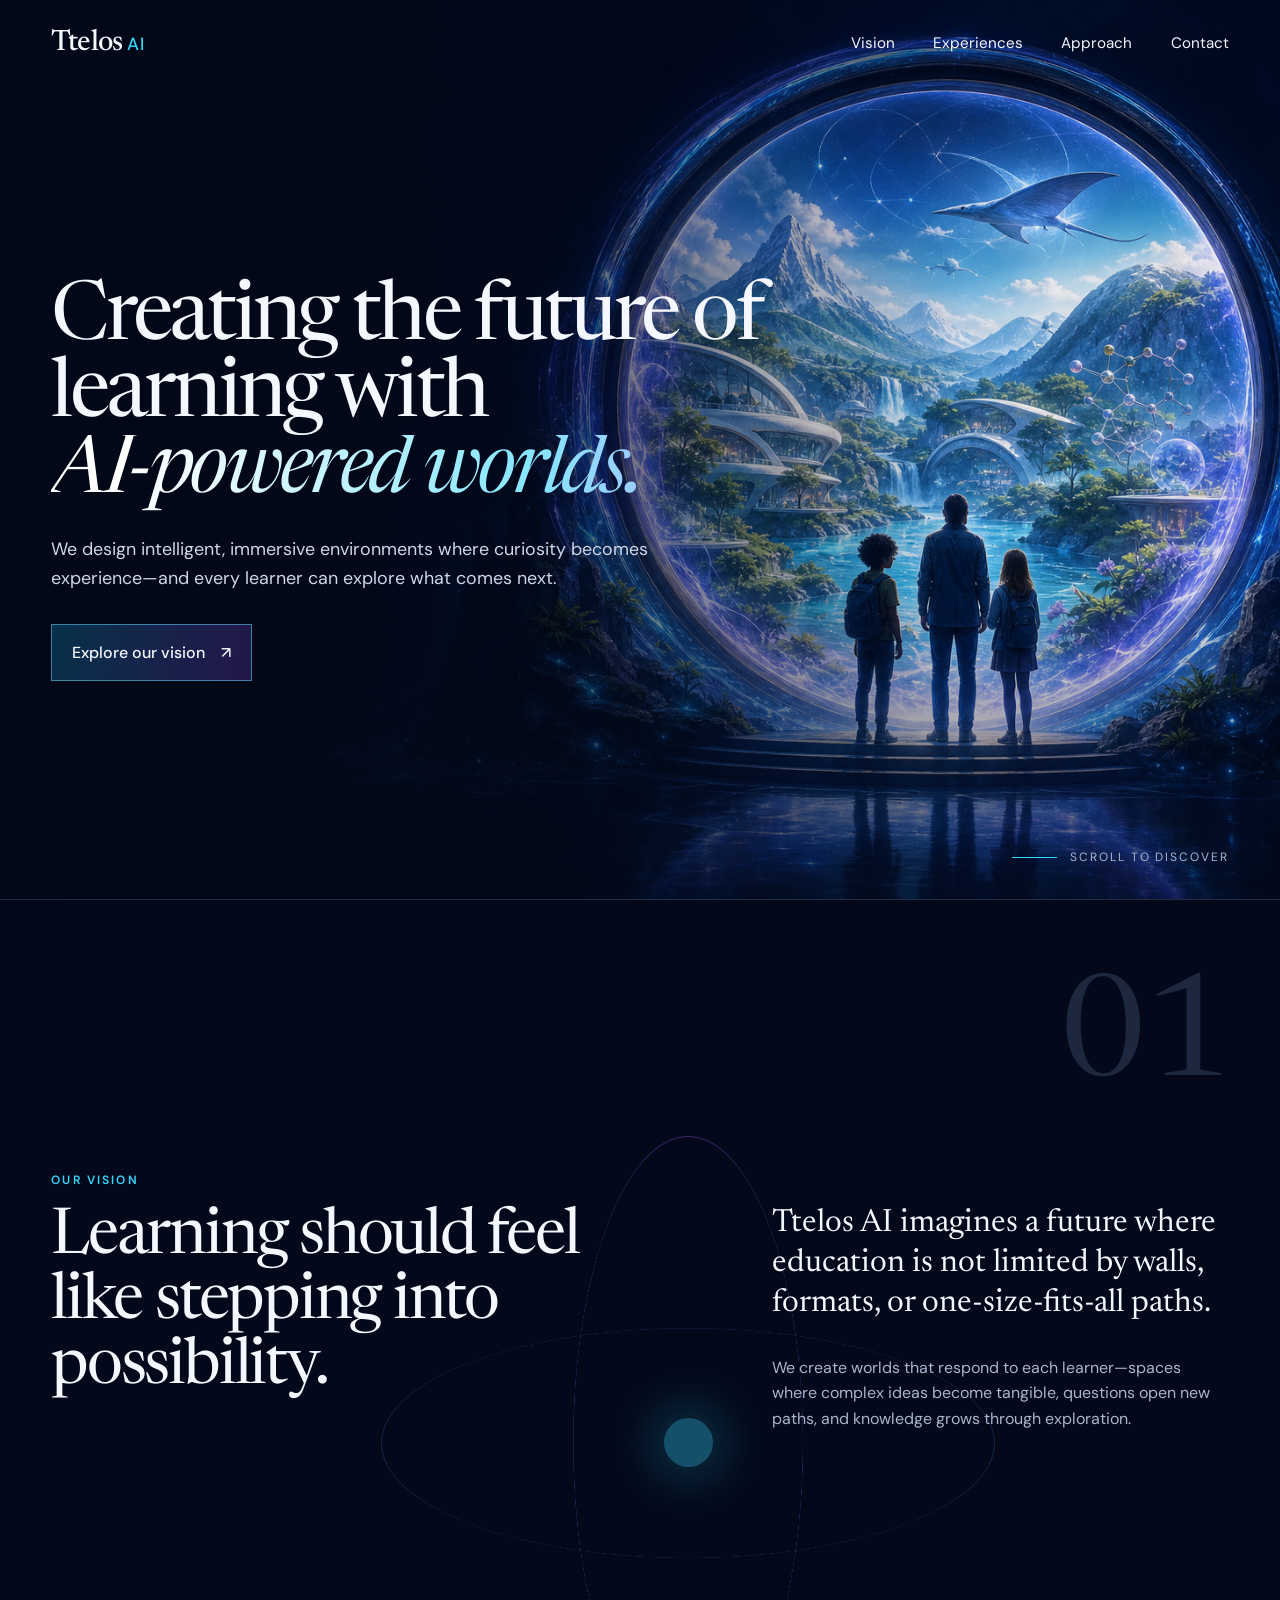
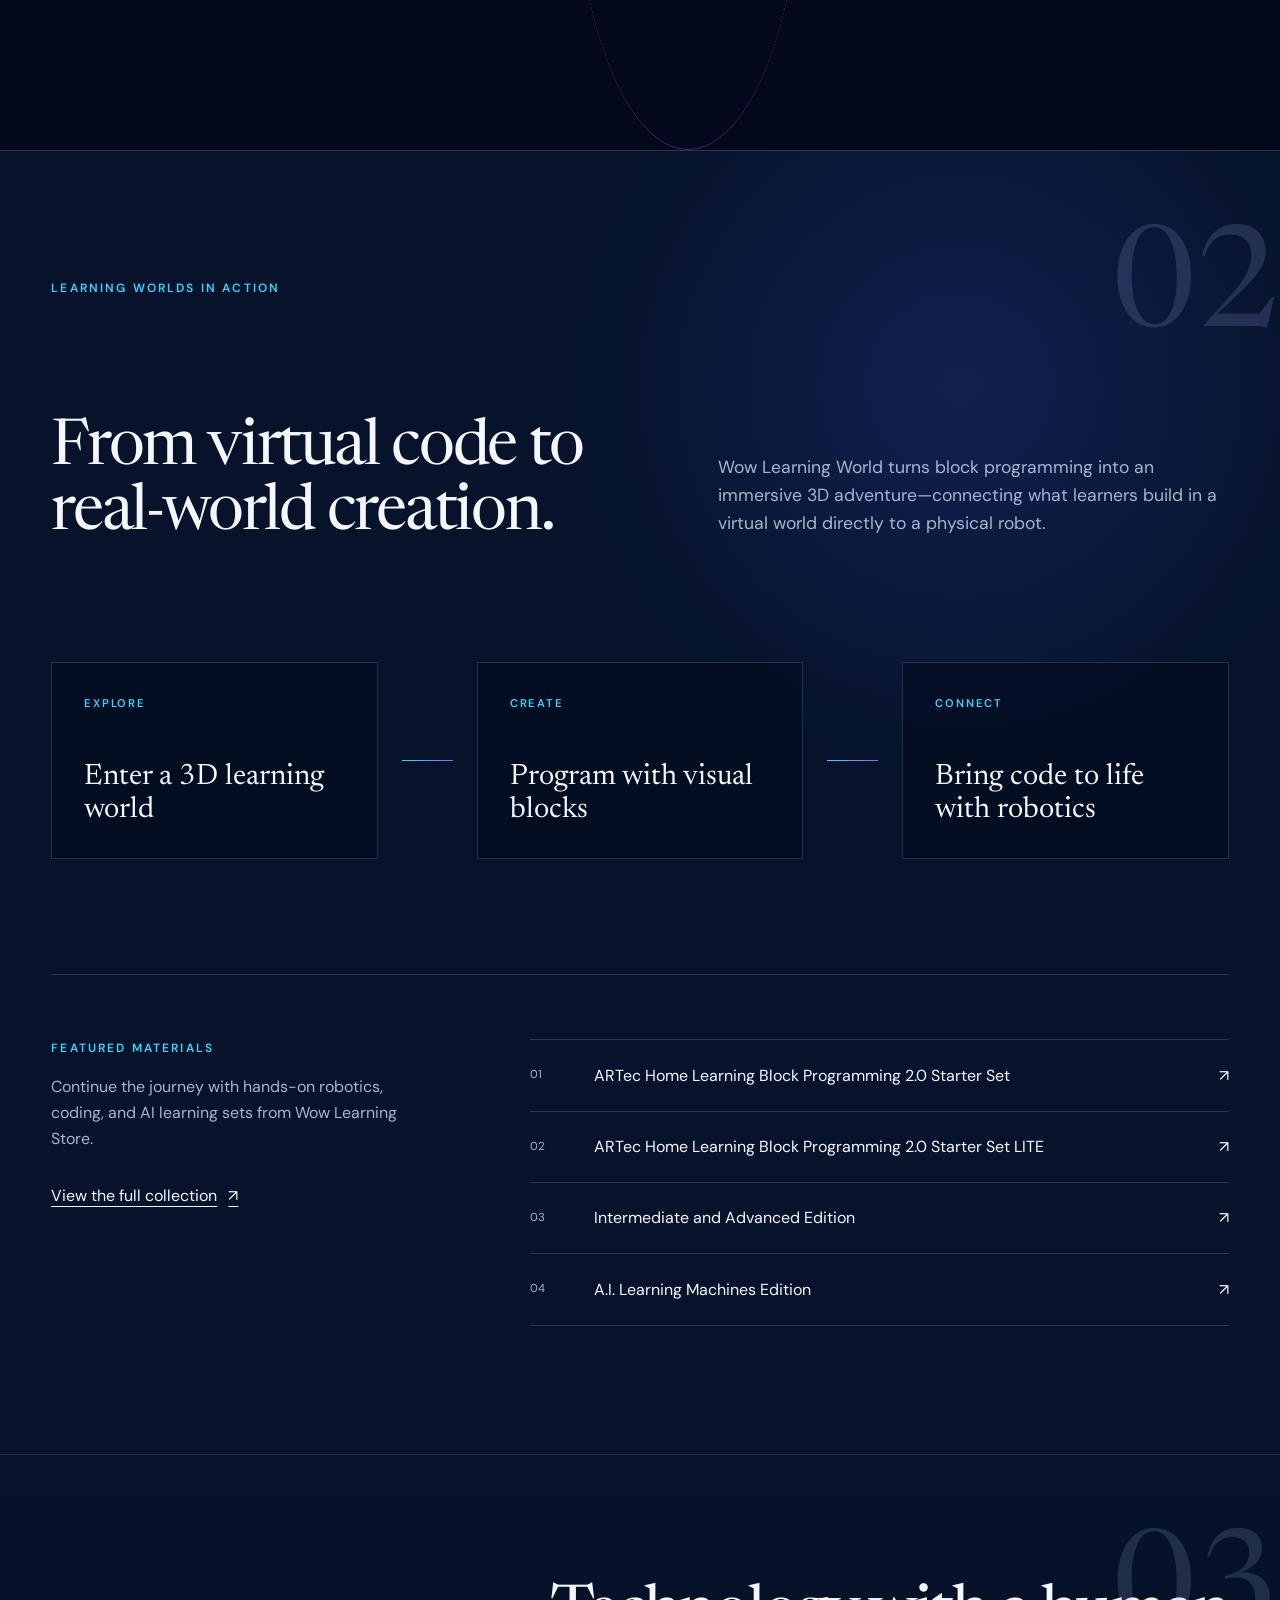
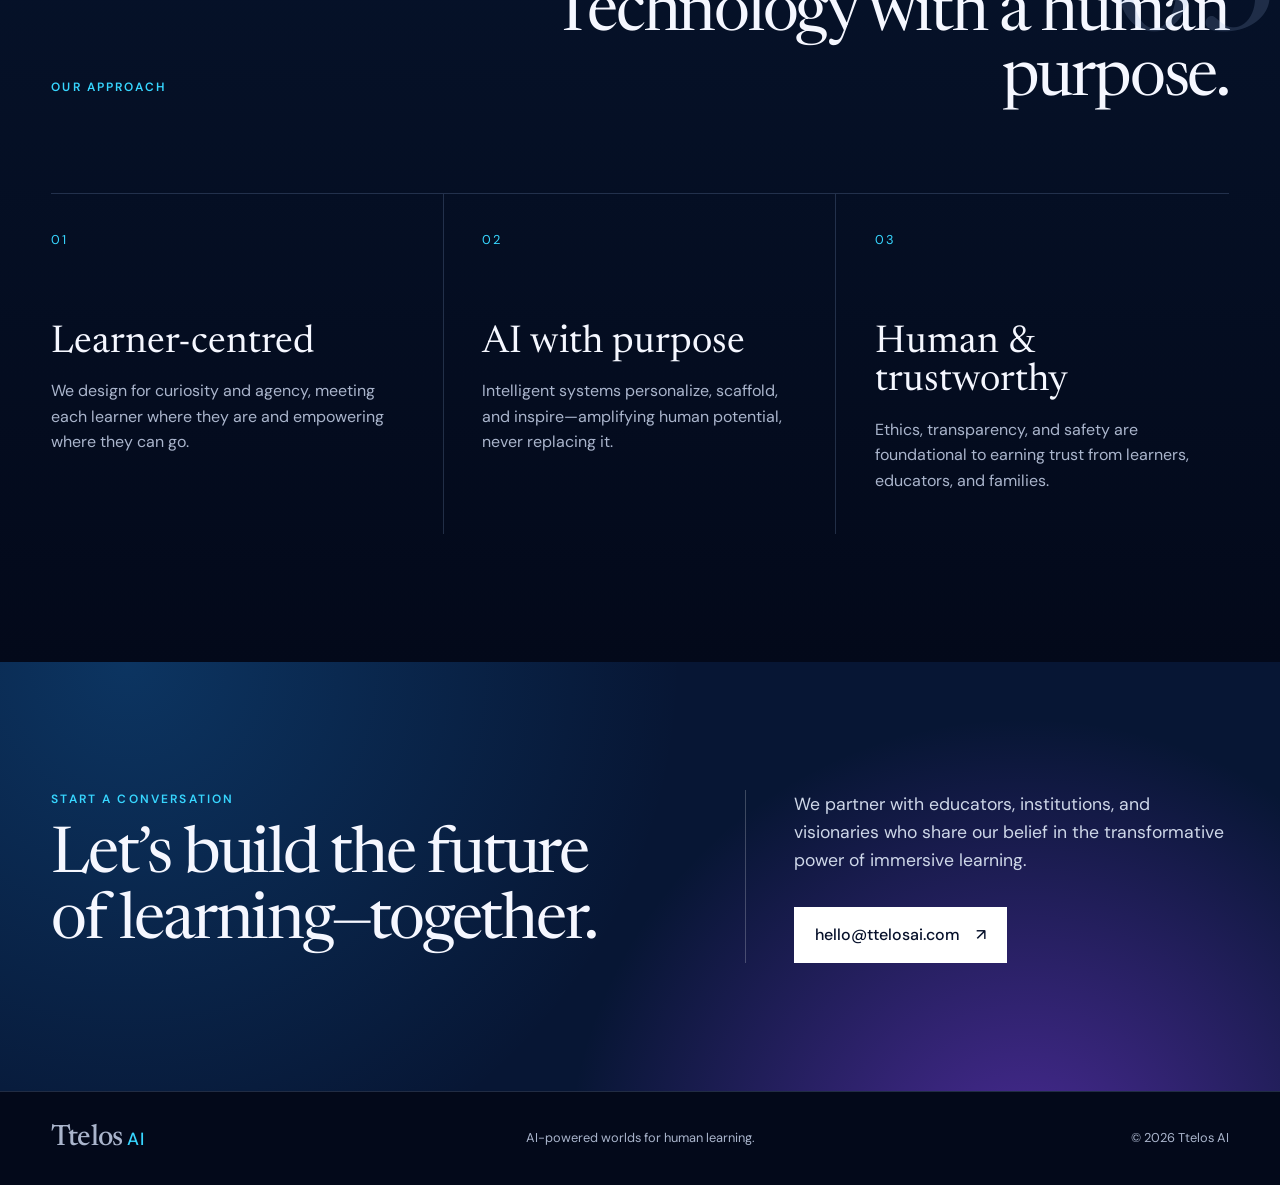
==== index.html @ c090f4fe "Create initial Ttelos AI company website" ====
<!doctype html>
<html lang="en">
<head>
  <meta charset="utf-8">
  <meta name="viewport" content="width=device-width, initial-scale=1">
  <meta name="description" content="Ttelos AI creates intelligent, immersive learning worlds where curiosity becomes experience.">
  <meta name="theme-color" content="#03091a">
  <meta property="og:title" content="Ttelos AI — AI-powered learning worlds">
  <meta property="og:description" content="Creating the future of learning with AI-powered worlds.">
  <meta property="og:image" content="assets/learning-world.png">
  <title>Ttelos AI — AI-powered learning worlds</title>
  <link rel="preconnect" href="https://fonts.googleapis.com">
  <link rel="preconnect" href="https://fonts.gstatic.com" crossorigin>
  <link href="https://fonts.googleapis.com/css2?family=DM+Sans:wght@400;500;600&family=Newsreader:opsz,wght@6..72,400;6..72,500&display=swap" rel="stylesheet">
  <link rel="stylesheet" href="styles.css">
</head>
<body>
  <a class="skip-link" href="#main">Skip to content</a>
  <header class="site-header">
    <a class="brand" href="#top" aria-label="Ttelos AI home">Ttelos <span>AI</span></a>
    <button class="menu-button" type="button" aria-expanded="false" aria-controls="site-nav">
      <span class="sr-only">Toggle navigation</span>
      <span></span><span></span>
    </button>
    <nav id="site-nav" aria-label="Main navigation">
      <a href="#vision">Vision</a>
      <a href="#experiences">Experiences</a>
      <a href="#approach">Approach</a>
      <a href="#contact">Contact</a>
    </nav>
  </header>

  <main id="main">
    <section class="hero" id="top">
      <img class="hero-art" src="assets/learning-world.png" alt="An educator and two learners looking through a luminous portal into a world of discovery">
      <div class="hero-shade" aria-hidden="true"></div>
      <div class="hero-copy reveal">
        <h1>Creating the future of learning with <em>AI-powered worlds.</em></h1>
        <p>We design intelligent, immersive environments where curiosity becomes experience—and every learner can explore what comes next.</p>
        <a class="button" href="#vision">Explore our vision <span aria-hidden="true">↗</span></a>
      </div>
      <div class="scroll-cue" aria-hidden="true"><span></span>Scroll to discover</div>
    </section>

    <section class="vision section" id="vision">
      <div class="section-number" aria-hidden="true">01</div>
      <div class="vision-intro reveal">
        <p class="section-label">Our vision</p>
        <h2>Learning should feel like stepping into possibility.</h2>
      </div>
      <div class="vision-body reveal">
        <p class="lead">Ttelos AI imagines a future where education is not limited by walls, formats, or one-size-fits-all paths.</p>
        <p>We create worlds that respond to each learner—spaces where complex ideas become tangible, questions open new paths, and knowledge grows through exploration.</p>
      </div>
      <div class="orbit" aria-hidden="true">
        <div class="orbit-ring ring-one"></div>
        <div class="orbit-ring ring-two"></div>
        <div class="orbit-core"></div>
      </div>
    </section>

    <section class="experiences section" id="experiences">
      <div class="section-number" aria-hidden="true">02</div>
      <div class="experience-heading reveal">
        <p class="section-label">Learning worlds in action</p>
        <h2>From virtual code to real-world creation.</h2>
        <p>Wow Learning World turns block programming into an immersive 3D adventure—connecting what learners build in a virtual world directly to a physical robot.</p>
      </div>
      <div class="experience-path" aria-label="Learning journey">
        <div class="path-stage reveal">
          <span>Explore</span>
          <strong>Enter a 3D learning world</strong>
        </div>
        <div class="path-line" aria-hidden="true"></div>
        <div class="path-stage reveal">
          <span>Create</span>
          <strong>Program with visual blocks</strong>
        </div>
        <div class="path-line" aria-hidden="true"></div>
        <div class="path-stage reveal">
          <span>Connect</span>
          <strong>Bring code to life with robotics</strong>
        </div>
      </div>
      <div class="materials reveal">
        <div class="materials-intro">
          <p class="section-label">Featured materials</p>
          <p>Continue the journey with hands-on robotics, coding, and AI learning sets from Wow Learning Store.</p>
          <a class="text-link" href="https://wowlearning.store/collections/robotics-coding-ai-learning" target="_blank" rel="noopener">View the full collection <span aria-hidden="true">↗</span></a>
        </div>
        <div class="material-links">
          <a href="https://wowlearning.store/collections/robotics-coding-ai-learning/products/artec-home-learning-block-programming-2-0-starter-set" target="_blank" rel="noopener"><span>01</span> ARTec Home Learning Block Programming 2.0 Starter Set <b aria-hidden="true">↗</b></a>
          <a href="https://wowlearning.store/collections/robotics-coding-ai-learning/products/artec-home-learning-block-programming-2-0-starter-set-lite" target="_blank" rel="noopener"><span>02</span> ARTec Home Learning Block Programming 2.0 Starter Set LITE <b aria-hidden="true">↗</b></a>
          <a href="https://wowlearning.store/collections/robotics-coding-ai-learning/products/add-on-intermediate-advanced-edition" target="_blank" rel="noopener"><span>03</span> Intermediate and Advanced Edition <b aria-hidden="true">↗</b></a>
          <a href="https://wowlearning.store/collections/robotics-coding-ai-learning/products/add-on-ai-learning-machines" target="_blank" rel="noopener"><span>04</span> A.I. Learning Machines Edition <b aria-hidden="true">↗</b></a>
        </div>
      </div>
    </section>

    <section class="approach section" id="approach">
      <div class="section-number" aria-hidden="true">03</div>
      <div class="approach-heading reveal">
        <p class="section-label">Our approach</p>
        <h2>Technology with a human purpose.</h2>
      </div>
      <div class="principles">
        <article class="principle reveal">
          <span class="principle-index">01</span>
          <h3>Learner-centred</h3>
          <p>We design for curiosity and agency, meeting each learner where they are and empowering where they can go.</p>
        </article>
        <article class="principle reveal">
          <span class="principle-index">02</span>
          <h3>AI with purpose</h3>
          <p>Intelligent systems personalize, scaffold, and inspire—amplifying human potential, never replacing it.</p>
        </article>
        <article class="principle reveal">
          <span class="principle-index">03</span>
          <h3>Human &amp; trustworthy</h3>
          <p>Ethics, transparency, and safety are foundational to earning trust from learners, educators, and families.</p>
        </article>
      </div>
    </section>

    <section class="contact section" id="contact">
      <div class="contact-copy reveal">
        <p class="section-label">Start a conversation</p>
        <h2>Let’s build the future of learning—together.</h2>
      </div>
      <div class="contact-action reveal">
        <p>We partner with educators, institutions, and visionaries who share our belief in the transformative power of immersive learning.</p>
        <a class="button button-light" href="mailto:hello@ttelosai.com">hello@ttelosai.com <span aria-hidden="true">↗</span></a>
      </div>
    </section>
  </main>

  <footer>
    <a class="brand" href="#top">Ttelos <span>AI</span></a>
    <p>AI-powered worlds for human learning.</p>
    <p>© <span id="year"></span> Ttelos AI</p>
  </footer>
  <script src="script.js"></script>
</body>
</html>
---- styles.css ----
:root {
  --ink: #f5f7ff;
  --muted: #aab5cc;
  --night: #03091a;
  --deep: #06142d;
  --line: rgba(171, 203, 255, .18);
  --cyan: #37d6ff;
  --violet: #a45cff;
  --serif: "Newsreader", Georgia, serif;
  --sans: "DM Sans", Arial, sans-serif;
}

* { box-sizing: border-box; }
html { scroll-behavior: smooth; }
body {
  margin: 0;
  background: var(--night);
  color: var(--ink);
  font-family: var(--sans);
  line-height: 1.6;
  overflow-x: hidden;
}
a { color: inherit; }
.sr-only { position: absolute; width: 1px; height: 1px; padding: 0; margin: -1px; overflow: hidden; clip: rect(0,0,0,0); white-space: nowrap; border: 0; }
.skip-link { position: fixed; left: 1rem; top: 1rem; z-index: 99; padding: .75rem 1rem; background: white; color: #020817; transform: translateY(-200%); }
.skip-link:focus-visible { transform: none; }

.site-header {
  position: absolute;
  inset: 0 0 auto;
  z-index: 10;
  display: flex;
  align-items: center;
  justify-content: space-between;
  width: min(92%, 1400px);
  margin: auto;
  padding: 1.8rem 0;
}
.brand { font: 500 clamp(1.5rem, 2.3vw, 2rem)/1 var(--serif); text-decoration: none; letter-spacing: -.03em; }
.brand span { color: var(--cyan); font-family: var(--sans); font-size: .6em; letter-spacing: .06em; }
nav { display: flex; gap: clamp(1.5rem, 3vw, 3.2rem); }
nav a { position: relative; font-size: .95rem; text-decoration: none; }
nav a::after { content: ""; position: absolute; left: 0; right: 100%; bottom: -.4rem; height: 1px; background: var(--cyan); transition: right .25s ease; }
nav a:hover::after, nav a:focus-visible::after { right: 0; }
.menu-button { display: none; }

.hero { position: relative; min-height: 760px; height: 100svh; display: grid; align-items: center; overflow: hidden; border-bottom: 1px solid var(--line); }
.hero-art { position: absolute; inset: 0; width: 100%; height: 100%; object-fit: cover; object-position: 55% center; }
.hero-shade { position: absolute; inset: 0; background: linear-gradient(90deg, #020817 0%, rgba(2,8,23,.96) 25%, rgba(2,8,23,.55) 48%, rgba(2,8,23,.06) 75%), linear-gradient(0deg, rgba(3,9,26,.65), transparent 35%); }
.hero-copy { position: relative; z-index: 2; width: min(92%, 1400px); margin: auto; padding-top: 4rem; }
.hero h1 { max-width: 800px; margin: 0 0 1.5rem; font: 400 clamp(3.4rem, 6.4vw, 7.2rem)/.93 var(--serif); letter-spacing: -.045em; }
.hero h1 em { display: block; font-weight: 400; color: transparent; background: linear-gradient(90deg, #fff 10%, #85e6ff 60%, #c69cff); background-clip: text; -webkit-background-clip: text; }
.hero-copy > p { max-width: 600px; margin: 0 0 2rem; color: #ced7e8; font-size: clamp(1.05rem, 1.4vw, 1.25rem); }
.button { display: inline-flex; align-items: center; gap: 1rem; padding: .9rem 1.25rem; border: 1px solid rgba(111,222,255,.5); background: linear-gradient(105deg, rgba(22,169,227,.25), rgba(152,75,255,.22)); text-decoration: none; font-weight: 500; transition: transform .25s ease, background .25s ease; }
.button:hover, .button:focus-visible { transform: translateY(-3px); background: linear-gradient(105deg, rgba(22,169,227,.45), rgba(152,75,255,.4)); }
.scroll-cue { position: absolute; z-index: 2; right: 4%; bottom: 2rem; display: flex; align-items: center; gap: .8rem; color: var(--muted); font-size: .75rem; text-transform: uppercase; letter-spacing: .16em; }
.scroll-cue span { width: 45px; height: 1px; background: var(--cyan); }

.section { position: relative; width: min(92%, 1400px); margin: auto; padding: clamp(6rem, 10vw, 10rem) 0; }
.section-number { position: absolute; top: 4.5rem; right: 0; color: rgba(152,179,221,.18); font: 400 clamp(5rem, 11vw, 10rem)/1 var(--serif); }
.section-label { margin: 0 0 1rem; color: var(--cyan); font-size: .75rem; font-weight: 600; letter-spacing: .18em; text-transform: uppercase; }
h2 { margin: 0; font: 400 clamp(3rem, 5vw, 5.8rem)/1.02 var(--serif); letter-spacing: -.035em; }

.vision { min-height: 850px; display: grid; grid-template-columns: 1.15fr .85fr; gap: 8vw; align-content: center; }
.vision-intro, .vision-body { position: relative; z-index: 2; }
.vision-body { align-self: end; padding-bottom: 2rem; }
.vision-body p { max-width: 580px; color: var(--muted); }
.vision-body .lead { color: var(--ink); font: 400 clamp(1.65rem, 2.5vw, 2.5rem)/1.25 var(--serif); }
.orbit { position: absolute; width: min(48vw, 690px); aspect-ratio: 1; left: 28%; bottom: 0; opacity: .35; }
.orbit-ring { position: absolute; inset: 0; border: 1px solid #335aaf; border-radius: 50%; }
.ring-one { transform: rotateX(68deg); }
.ring-two { transform: rotateY(68deg); border-color: var(--violet); }
.orbit-core { position: absolute; inset: 46%; border-radius: 50%; background: var(--cyan); box-shadow: 0 0 45px 18px rgba(55,214,255,.45); }

.experiences { width: 100%; max-width: none; padding-inline: max(4%, calc((100% - 1400px)/2)); border-top: 1px solid var(--line); background: radial-gradient(circle at 75% 18%, rgba(65,75,210,.22), transparent 27%), #06132b; }
.experience-heading { display: grid; grid-template-columns: 1.05fr .95fr; gap: 8vw; align-items: end; }
.experience-heading .section-label { grid-column: 1 / -1; }
.experience-heading > p:last-child { max-width: 520px; margin: 0 0 .6rem; color: var(--muted); font-size: 1.1rem; }
.experience-path { position: relative; display: grid; grid-template-columns: 1fr auto 1fr auto 1fr; gap: 1.5rem; align-items: center; margin: clamp(5rem, 9vw, 8rem) 0; }
.path-stage { min-height: 180px; padding: 2rem; border: 1px solid var(--line); background: rgba(1,8,25,.5); }
.path-stage span { display: block; margin-bottom: 3rem; color: var(--cyan); font-size: .7rem; font-weight: 600; letter-spacing: .16em; text-transform: uppercase; }
.path-stage strong { display: block; max-width: 260px; font: 400 clamp(1.5rem, 2.3vw, 2.1rem)/1.1 var(--serif); }
.path-line { width: clamp(20px, 4vw, 70px); height: 1px; background: linear-gradient(90deg, var(--cyan), var(--violet)); }
.materials { display: grid; grid-template-columns: .7fr 1.3fr; gap: 8vw; padding-top: 4rem; border-top: 1px solid var(--line); }
.materials-intro > p:not(.section-label) { max-width: 390px; color: var(--muted); }
.text-link { display: inline-flex; gap: .7rem; margin-top: 1rem; color: var(--ink); text-underline-offset: .3rem; }
.material-links { border-top: 1px solid var(--line); }
.material-links a { display: grid; grid-template-columns: 3rem 1fr auto; gap: 1rem; align-items: center; padding: 1.4rem 0; border-bottom: 1px solid var(--line); text-decoration: none; transition: color .2s ease, padding .2s ease; }
.material-links a:hover, .material-links a:focus-visible { color: var(--cyan); padding-left: .5rem; }
.material-links span { color: var(--muted); font-size: .72rem; }
.material-links b { font-weight: 400; }

.approach { width: 100%; max-width: none; padding-inline: 4%; border-top: 1px solid var(--line); background: linear-gradient(180deg, #06132b 0%, #03091a 100%); }
.approach-heading { display: flex; justify-content: space-between; gap: 2rem; align-items: end; width: min(100%, 1400px); margin: 0 auto 5rem; }
.approach-heading h2 { max-width: 760px; text-align: right; }
.principles { width: min(100%, 1400px); margin: auto; display: grid; grid-template-columns: repeat(3, 1fr); border-top: 1px solid var(--line); }
.principle { min-height: 340px; padding: 2rem clamp(1rem, 3vw, 3rem) 0 0; border-right: 1px solid var(--line); }
.principle + .principle { padding-left: clamp(1rem, 3vw, 3rem); }
.principle:last-child { border-right: 0; }
.principle-index { color: var(--cyan); font-size: .8rem; letter-spacing: .15em; }
.principle h3 { margin: 4.5rem 0 1rem; font: 400 clamp(1.8rem, 3vw, 2.7rem)/1 var(--serif); }
.principle p { max-width: 340px; color: var(--muted); }

.contact { width: 100%; max-width: none; display: grid; grid-template-columns: 1.1fr .9fr; gap: 8vw; padding-inline: max(4%, calc((100% - 1400px)/2)); background: radial-gradient(circle at 80% 120%, rgba(147,65,255,.48), transparent 40%), radial-gradient(circle at 10% 0%, rgba(27,144,232,.25), transparent 45%), #071634; }
.contact h2 { max-width: 780px; }
.contact-action { align-self: end; padding-left: 3rem; border-left: 1px solid rgba(255,255,255,.22); }
.contact-action p { max-width: 500px; margin: 0 0 2rem; color: #ced7e8; font-size: 1.1rem; }
.button-light { background: white; color: #06102a; border-color: white; }
.button-light:hover, .button-light:focus-visible { background: #8eeaff; }

footer { display: grid; grid-template-columns: 1fr 1fr 1fr; align-items: center; gap: 1rem; padding: 2rem 4%; border-top: 1px solid var(--line); color: var(--muted); font-size: .8rem; }
footer p { margin: 0; text-align: center; }
footer p:last-child { text-align: right; }

.reveal { opacity: 1; transform: none; }
@media (prefers-reduced-motion: reduce) { html { scroll-behavior: auto; } .reveal { opacity: 1; transform: none; transition: none; } }

@media (max-width: 780px) {
  .site-header { padding-top: 1.35rem; }
  .menu-button { display: grid; gap: 6px; width: 42px; height: 42px; place-content: center; border: 1px solid var(--line); background: rgba(3,9,26,.65); color: white; }
  .menu-button span:not(.sr-only) { display: block; width: 18px; height: 1px; background: currentColor; transition: transform .2s; }
  nav { position: absolute; top: 5.2rem; left: 0; right: 0; display: none; flex-direction: column; gap: 0; padding: .5rem; background: rgba(3,9,26,.96); border: 1px solid var(--line); }
  nav.open { display: flex; }
  nav a { padding: 1rem; }
  .hero { min-height: 760px; height: 100svh; align-items: end; }
  .hero-art { height: 63%; object-position: 68% center; }
  .hero-shade { background: linear-gradient(0deg, #020817 28%, rgba(2,8,23,.74) 55%, rgba(2,8,23,.05) 88%); }
  .hero-copy { padding: 0 0 4.5rem; }
  .hero h1 { font-size: clamp(3.15rem, 14vw, 4.8rem); }
  .hero h1 em { display: inline; }
  .scroll-cue { display: none; }
  .section { padding: 6rem 0; }
  .section-number { top: 2.5rem; }
  .vision { min-height: 0; grid-template-columns: 1fr; gap: 3rem; }
  .orbit { width: 100vw; left: -4vw; bottom: -8rem; }
  .approach { padding-inline: 4%; }
  .experience-heading { grid-template-columns: 1fr; gap: 2rem; }
  .experience-heading .section-label { grid-column: auto; }
  .experience-path { grid-template-columns: 1fr; gap: 0; margin: 4rem 0; }
  .path-stage { min-height: 0; }
  .path-stage span { margin-bottom: 2rem; }
  .path-line { width: 1px; height: 35px; margin-left: 2rem; }
  .materials { grid-template-columns: 1fr; gap: 3rem; }
  .material-links a { grid-template-columns: 2rem 1fr auto; }
  .approach-heading { display: block; margin-bottom: 3rem; }
  .approach-heading h2 { text-align: left; }
  .principles { grid-template-columns: 1fr; }
  .principle, .principle + .principle { min-height: 0; padding: 2rem 0 3rem; border-right: 0; border-bottom: 1px solid var(--line); }
  .principle h3 { margin-top: 2.2rem; }
  .contact { grid-template-columns: 1fr; padding-inline: 4%; }
  .contact-action { padding: 2rem 0 0; border-left: 0; border-top: 1px solid rgba(255,255,255,.22); }
  footer { grid-template-columns: 1fr; text-align: left; }
  footer p, footer p:last-child { text-align: left; }
}
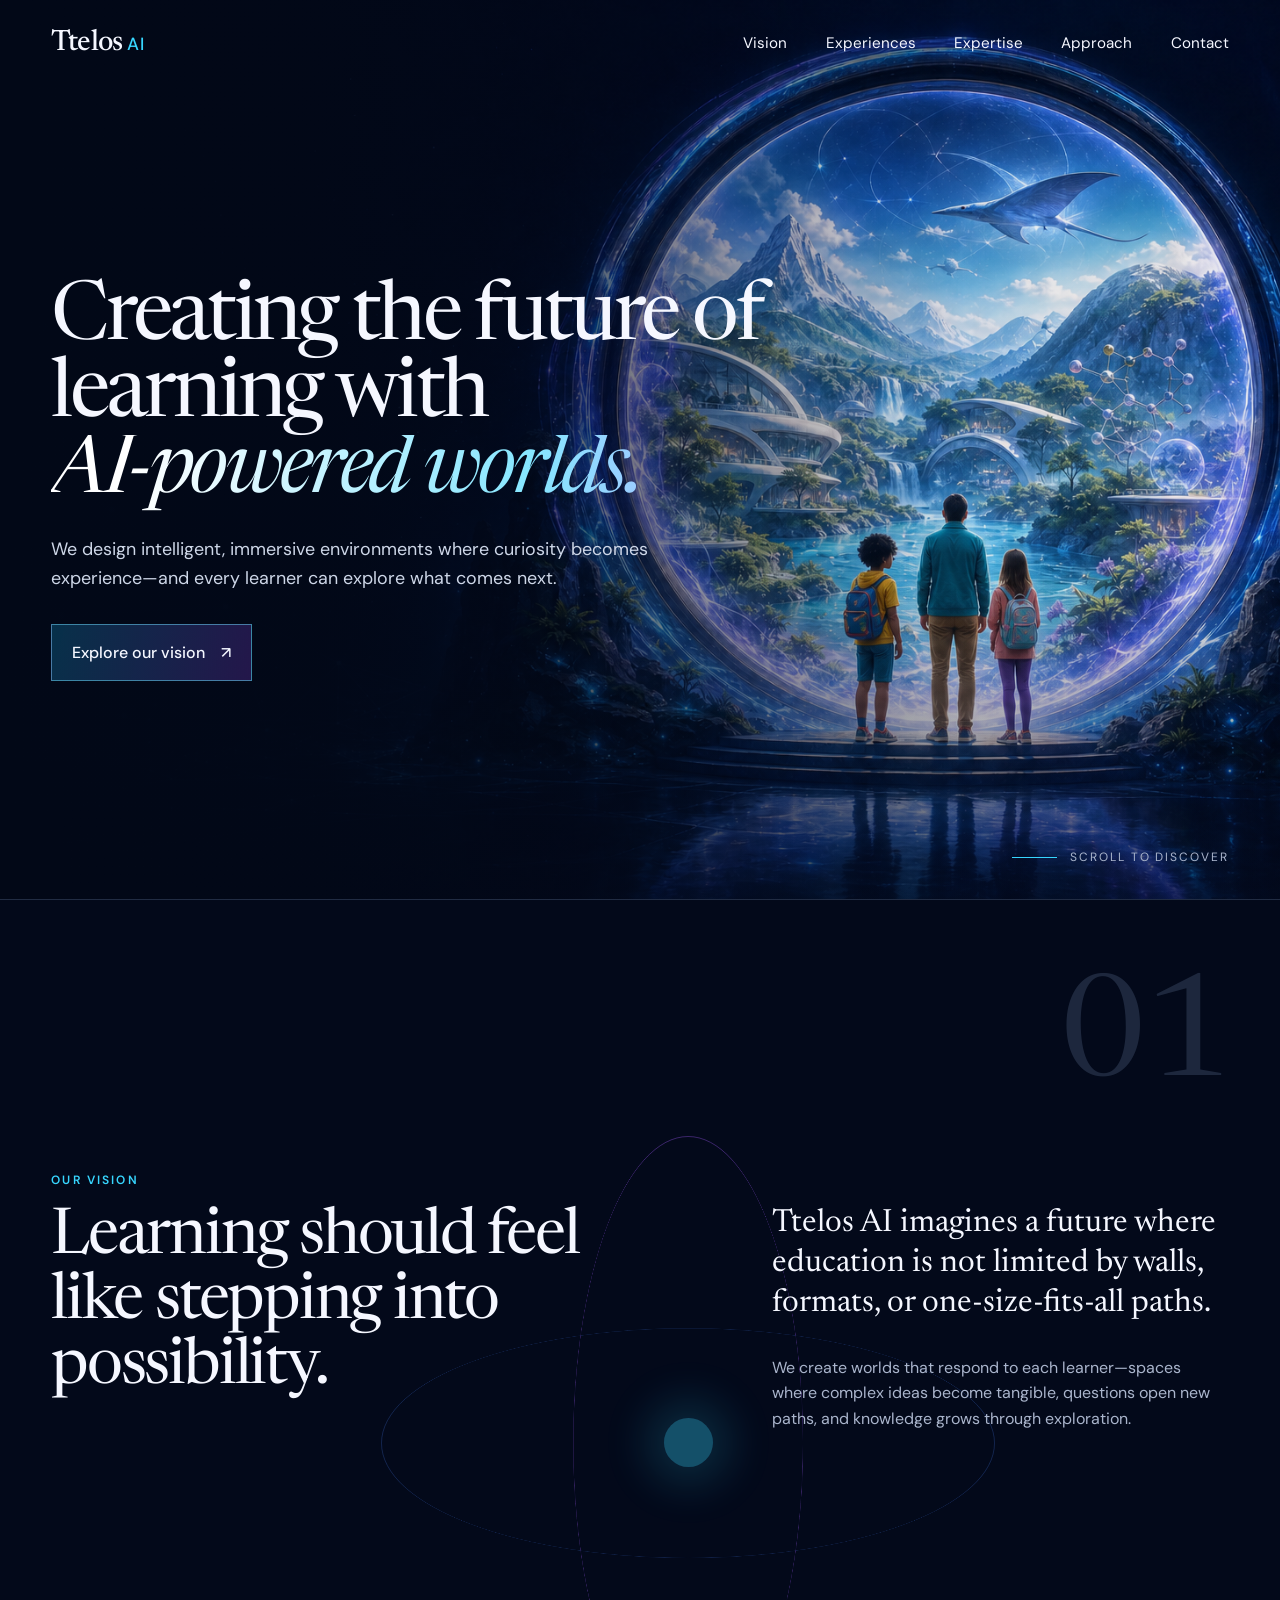
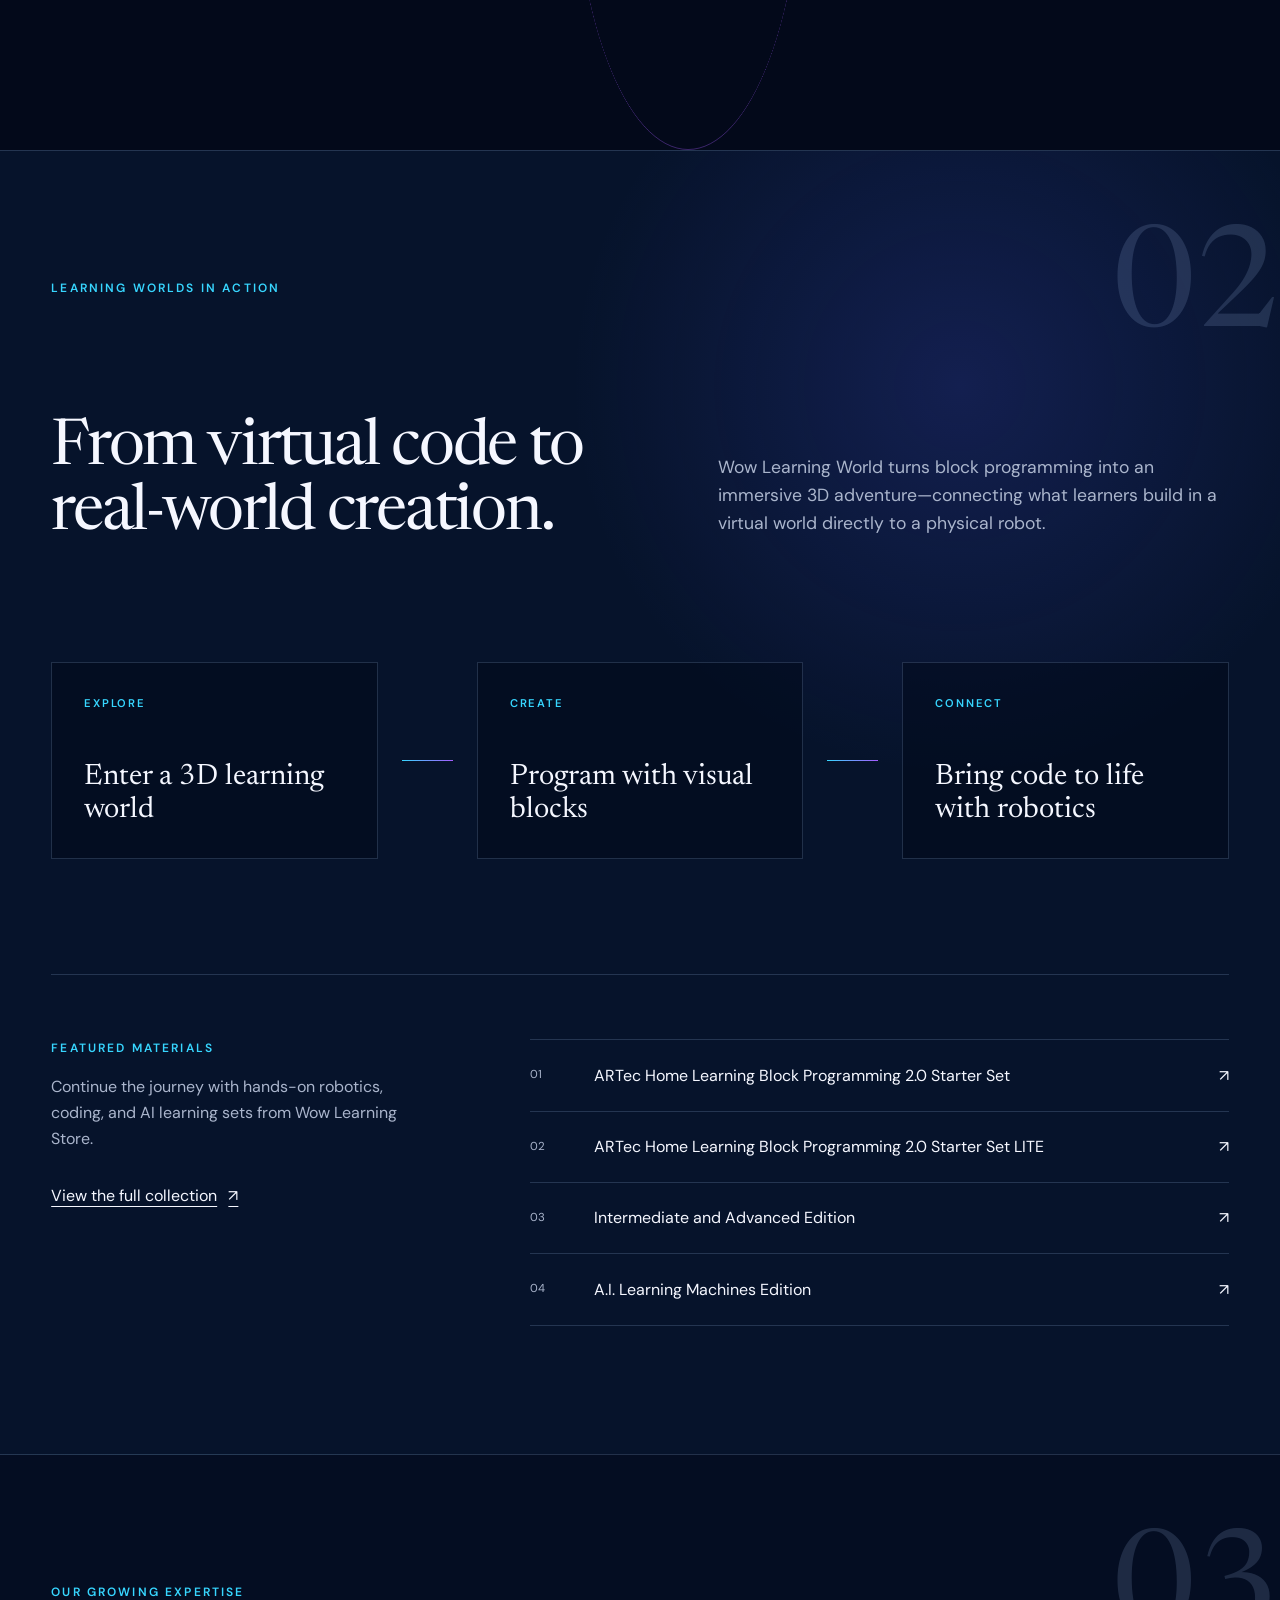
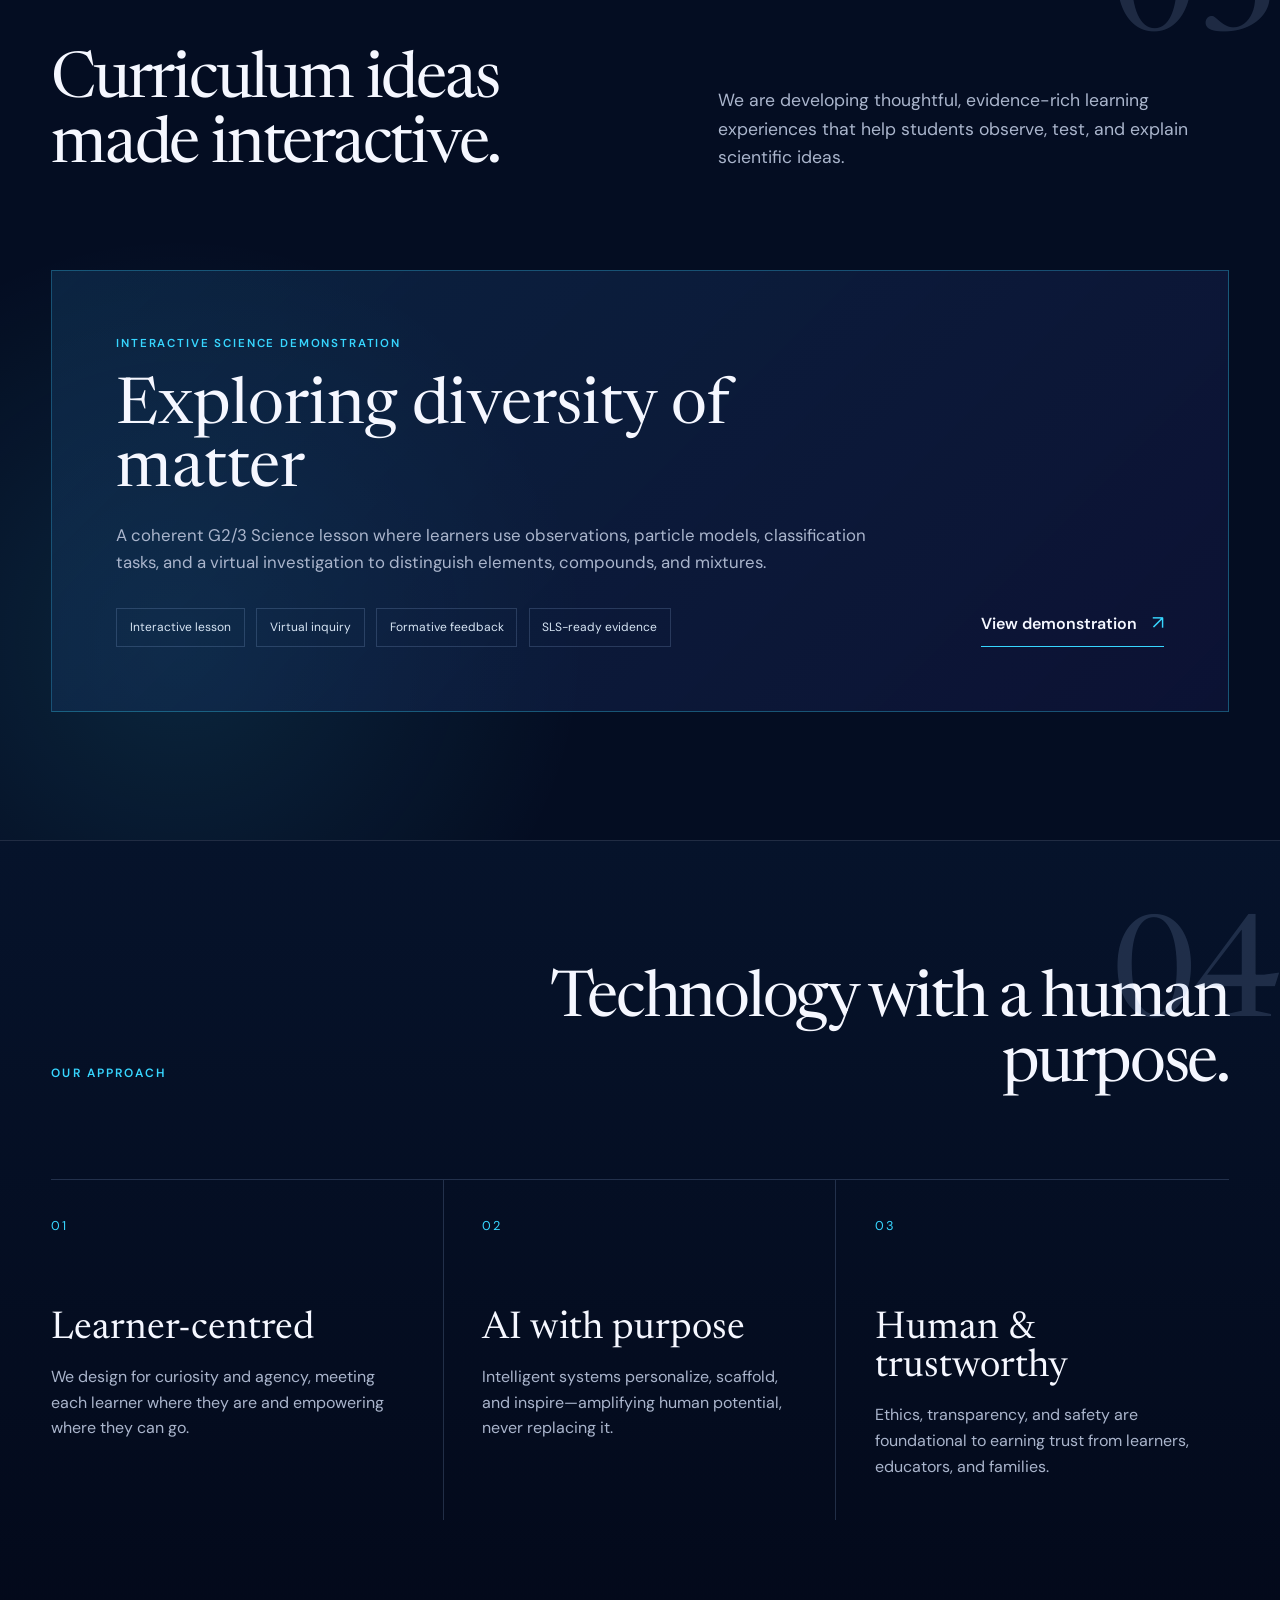
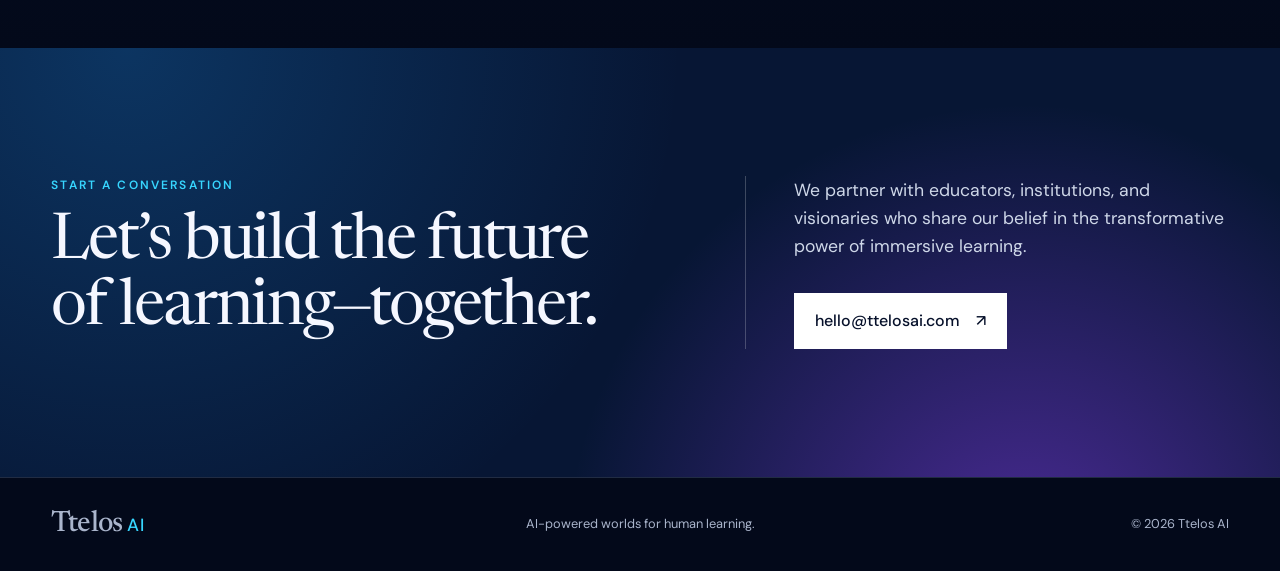
==== commit 662fa1fc: "Add interactive science expertise demo" ====
--- a/index.html
+++ b/index.html
@@ -7,7 +7,7 @@
   <meta name="theme-color" content="#03091a">
   <meta property="og:title" content="Ttelos AI — AI-powered learning worlds">
   <meta property="og:description" content="Creating the future of learning with AI-powered worlds.">
-  <meta property="og:image" content="assets/learning-world.png">
+  <meta property="og:image" content="assets/learning-world-kid-friendly.png">
   <title>Ttelos AI — AI-powered learning worlds</title>
   <link rel="preconnect" href="https://fonts.googleapis.com">
   <link rel="preconnect" href="https://fonts.gstatic.com" crossorigin>
@@ -25,6 +25,7 @@
     <nav id="site-nav" aria-label="Main navigation">
       <a href="#vision">Vision</a>
       <a href="#experiences">Experiences</a>
+      <a href="#expertise">Expertise</a>
       <a href="#approach">Approach</a>
       <a href="#contact">Contact</a>
     </nav>
@@ -32,7 +33,7 @@
 
   <main id="main">
     <section class="hero" id="top">
-      <img class="hero-art" src="assets/learning-world.png" alt="An educator and two learners looking through a luminous portal into a world of discovery">
+      <img class="hero-art" src="assets/learning-world-kid-friendly.png" alt="A friendly educator and two children in colourful adventure clothes looking through a luminous portal into a world of discovery">
       <div class="hero-shade" aria-hidden="true"></div>
       <div class="hero-copy reveal">
         <h1>Creating the future of learning with <em>AI-powered worlds.</em></h1>
@@ -97,8 +98,31 @@
       </div>
     </section>
 
+    <section class="expertise section" id="expertise">
+      <div class="section-number" aria-hidden="true">03</div>
+      <div class="expertise-heading reveal">
+        <p class="section-label">Our growing expertise</p>
+        <h2>Curriculum ideas made interactive.</h2>
+        <p>We are developing thoughtful, evidence-rich learning experiences that help students observe, test, and explain scientific ideas.</p>
+      </div>
+      <a class="expertise-demo reveal" href="02TextbookLedLowerSecScience/tender_mockup/matter_chemical_properties/index.html" target="_blank" rel="noopener" aria-label="Open the Exploring diversity of matter interactive demonstration">
+        <div class="demo-copy">
+          <span class="demo-kicker">Interactive science demonstration</span>
+          <h3>Exploring diversity of matter</h3>
+          <p>A coherent G2/3 Science lesson where learners use observations, particle models, classification tasks, and a virtual investigation to distinguish elements, compounds, and mixtures.</p>
+          <span class="demo-features" aria-label="Demonstration features">
+            <span>Interactive lesson</span>
+            <span>Virtual inquiry</span>
+            <span>Formative feedback</span>
+            <span>SLS-ready evidence</span>
+          </span>
+        </div>
+        <span class="demo-action">View demonstration <b aria-hidden="true">↗</b></span>
+      </a>
+    </section>
+
     <section class="approach section" id="approach">
-      <div class="section-number" aria-hidden="true">03</div>
+      <div class="section-number" aria-hidden="true">04</div>
       <div class="approach-heading reveal">
         <p class="section-label">Our approach</p>
         <h2>Technology with a human purpose.</h2>
--- a/styles.css
+++ b/styles.css
@@ -90,6 +90,21 @@
 .material-links span { color: var(--muted); font-size: .72rem; }
 .material-links b { font-weight: 400; }
 
+.expertise { width: 100%; max-width: none; padding-inline: max(4%, calc((100% - 1400px)/2)); border-top: 1px solid var(--line); background: radial-gradient(circle at 14% 80%, rgba(55,214,255,.12), transparent 30%), #040d22; }
+.expertise-heading { display: grid; grid-template-columns: 1.05fr .95fr; gap: 2rem 8vw; align-items: end; }
+.expertise-heading .section-label { grid-column: 1 / -1; }
+.expertise-heading > p:last-child { max-width: 520px; margin: 0 0 .6rem; color: var(--muted); font-size: 1.1rem; }
+.expertise-demo { display: grid; grid-template-columns: 1fr auto; gap: 3rem; align-items: end; margin-top: clamp(4rem, 7vw, 6rem); padding: clamp(2rem, 5vw, 4.5rem); border: 1px solid rgba(55,214,255,.3); background: linear-gradient(135deg, rgba(23,73,116,.36), rgba(16,20,61,.64)); color: var(--ink); text-decoration: none; transition: border-color .25s ease, transform .25s ease, background .25s ease; }
+.expertise-demo:hover, .expertise-demo:focus-visible { border-color: var(--cyan); background: linear-gradient(135deg, rgba(23,90,133,.46), rgba(33,29,91,.72)); transform: translateY(-4px); }
+.demo-copy { max-width: 900px; }
+.demo-kicker { display: block; margin-bottom: 1.5rem; color: var(--cyan); font-size: .72rem; font-weight: 600; letter-spacing: .16em; text-transform: uppercase; }
+.expertise-demo h3 { margin: 0 0 1.2rem; font: 400 clamp(2.2rem, 5vw, 4.5rem)/.98 var(--serif); }
+.expertise-demo p { max-width: 760px; margin: 0; color: var(--muted); font-size: 1.05rem; }
+.demo-features { display: flex; flex-wrap: wrap; gap: .7rem; margin-top: 2rem; }
+.demo-features span { padding: .55rem .8rem; border: 1px solid var(--line); color: #d7e5f4; font-size: .75rem; }
+.demo-action { display: inline-flex; align-items: center; gap: .9rem; white-space: nowrap; padding-bottom: .4rem; border-bottom: 1px solid var(--cyan); font-weight: 600; }
+.demo-action b { color: var(--cyan); font-size: 1.2rem; font-weight: 400; }
+
 .approach { width: 100%; max-width: none; padding-inline: 4%; border-top: 1px solid var(--line); background: linear-gradient(180deg, #06132b 0%, #03091a 100%); }
 .approach-heading { display: flex; justify-content: space-between; gap: 2rem; align-items: end; width: min(100%, 1400px); margin: 0 auto 5rem; }
 .approach-heading h2 { max-width: 760px; text-align: right; }
@@ -142,6 +157,10 @@
   .path-line { width: 1px; height: 35px; margin-left: 2rem; }
   .materials { grid-template-columns: 1fr; gap: 3rem; }
   .material-links a { grid-template-columns: 2rem 1fr auto; }
+  .expertise-heading { grid-template-columns: 1fr; gap: 2rem; }
+  .expertise-heading .section-label { grid-column: auto; }
+  .expertise-demo { grid-template-columns: 1fr; gap: 2.5rem; }
+  .demo-action { justify-self: start; }
   .approach-heading { display: block; margin-bottom: 3rem; }
   .approach-heading h2 { text-align: left; }
   .principles { grid-template-columns: 1fr; }
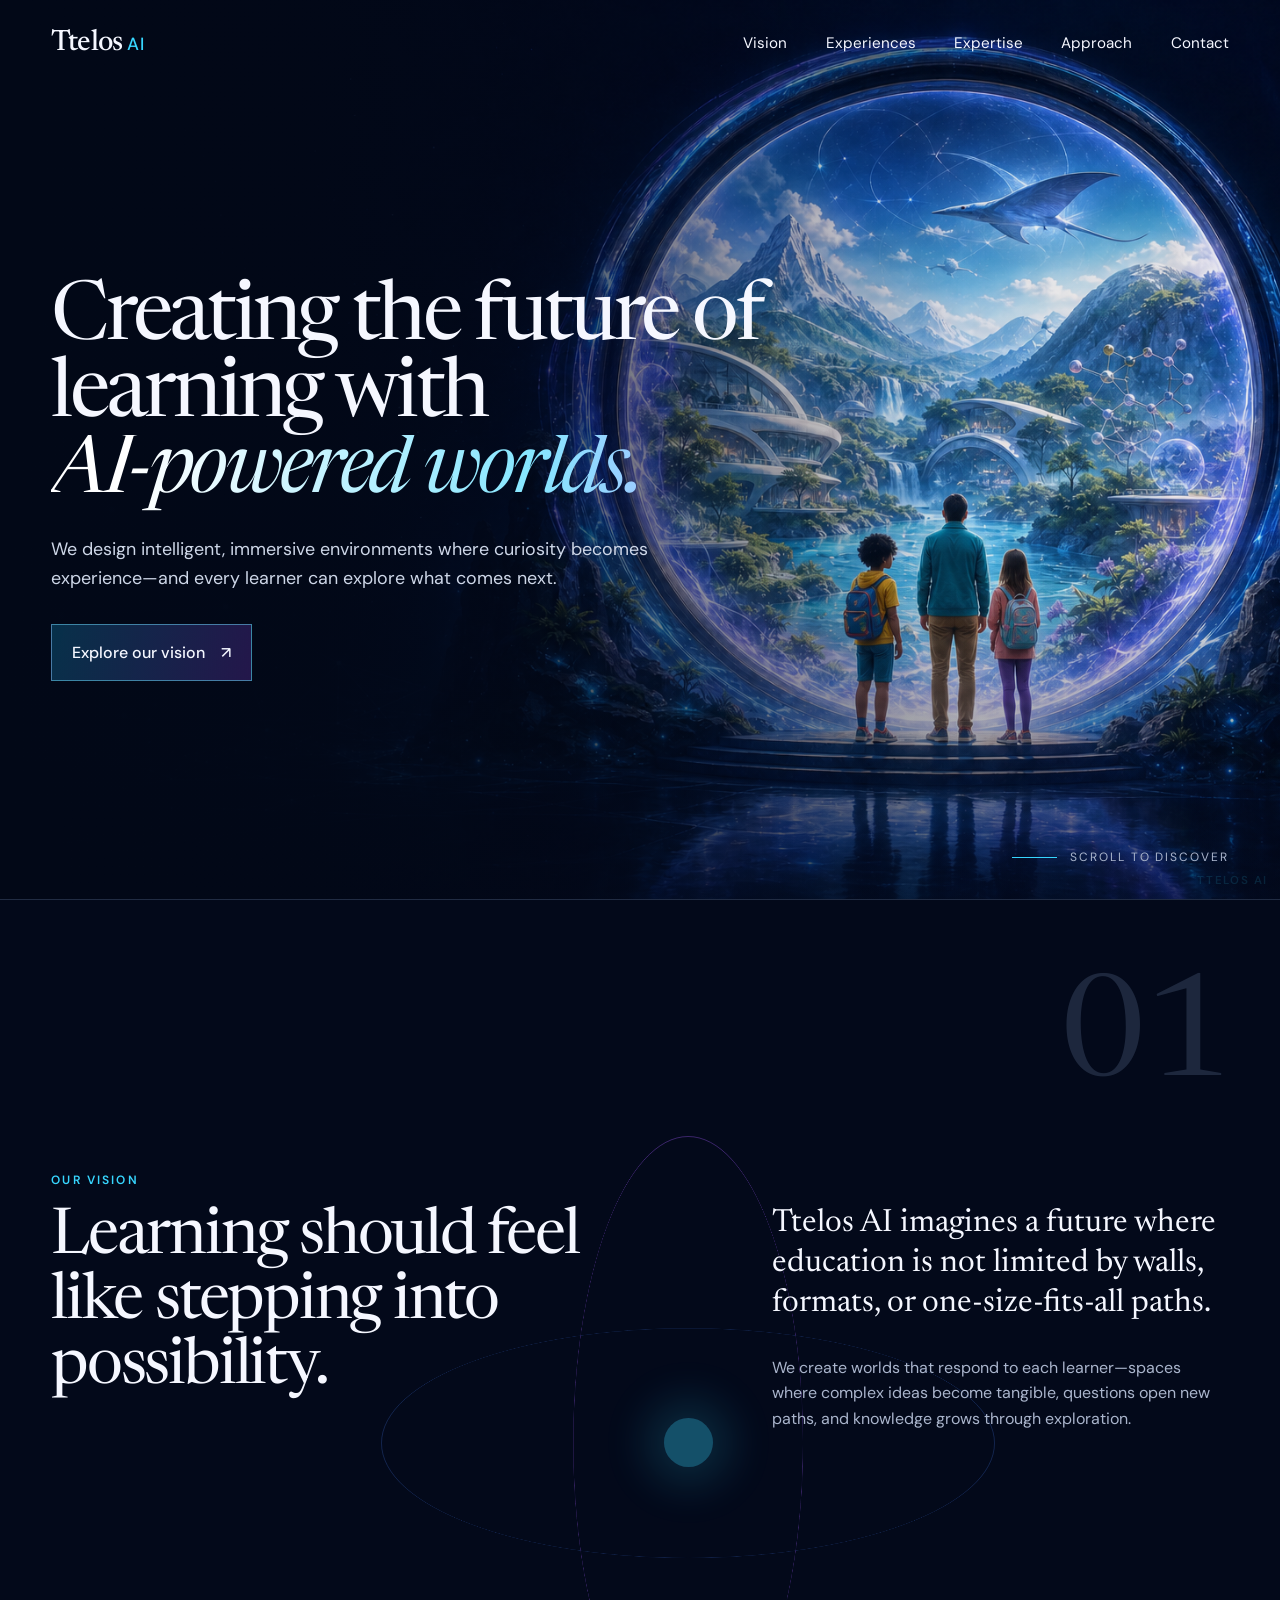
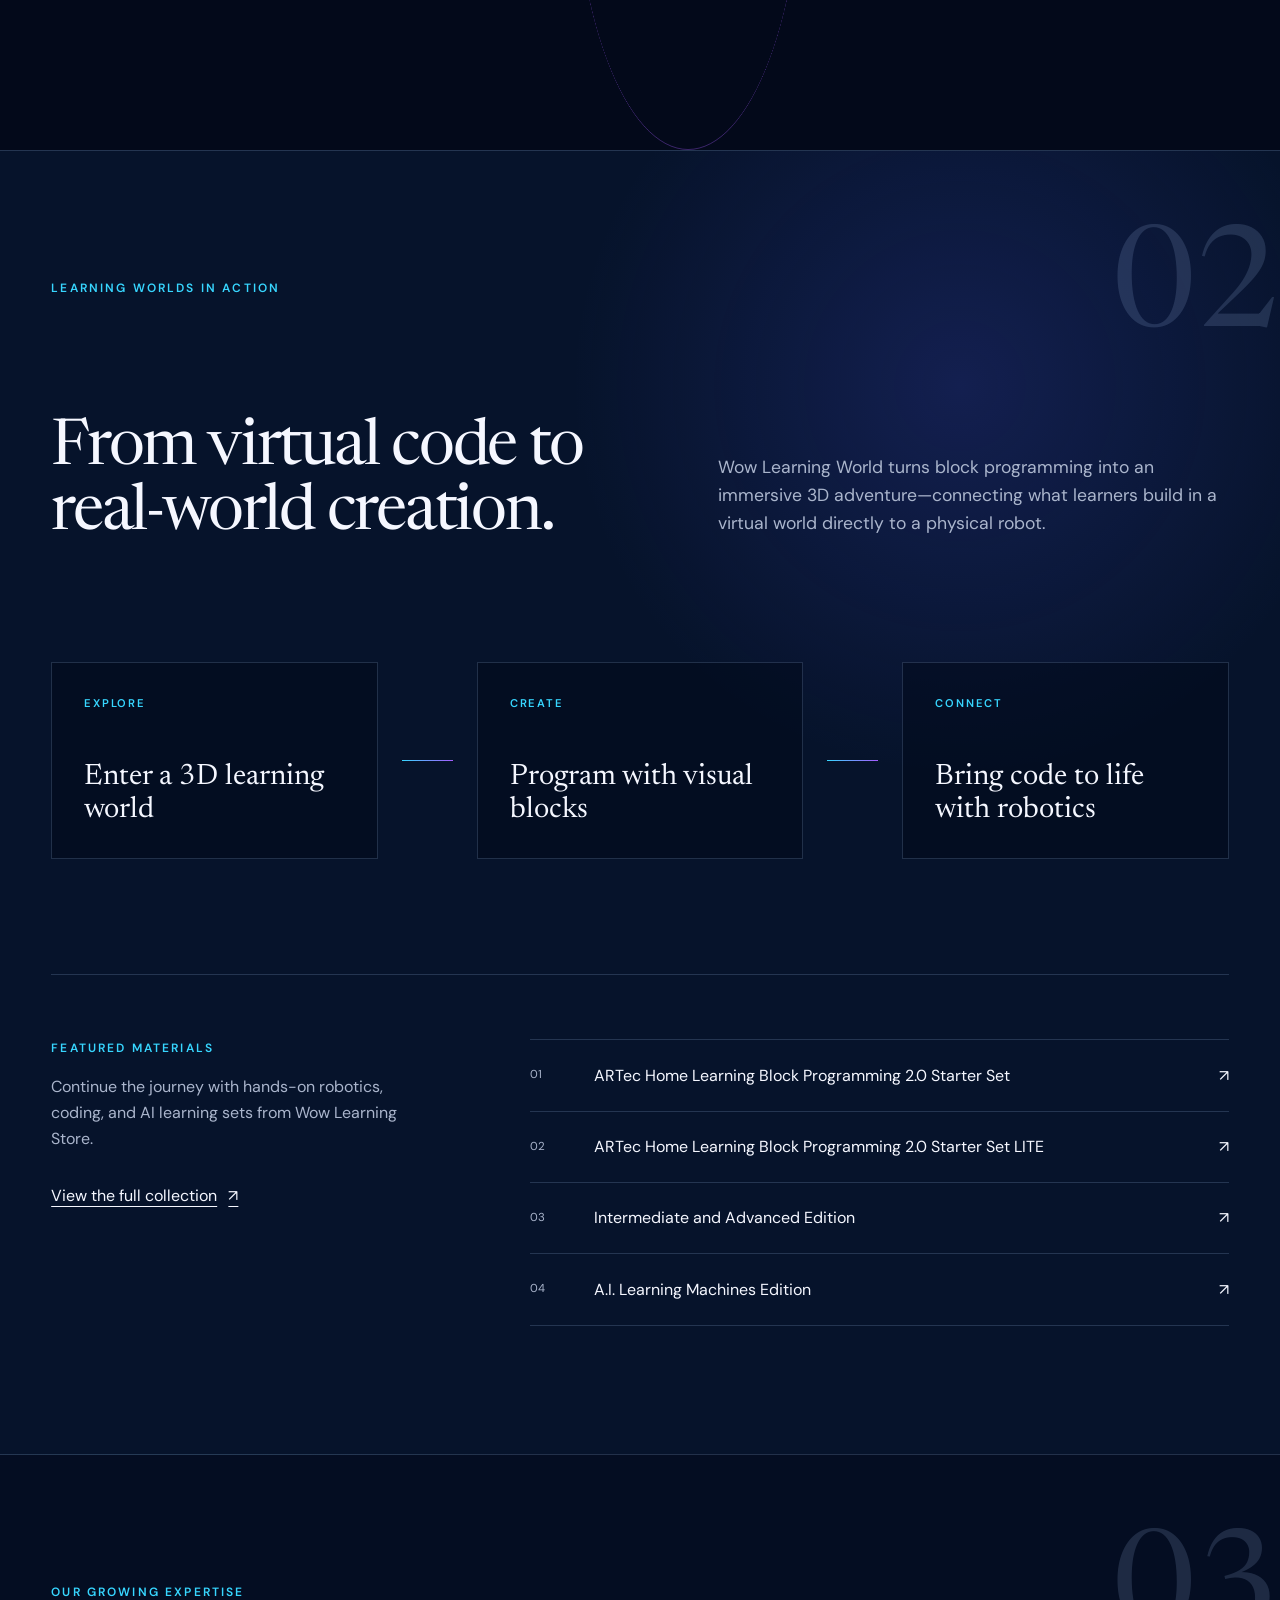
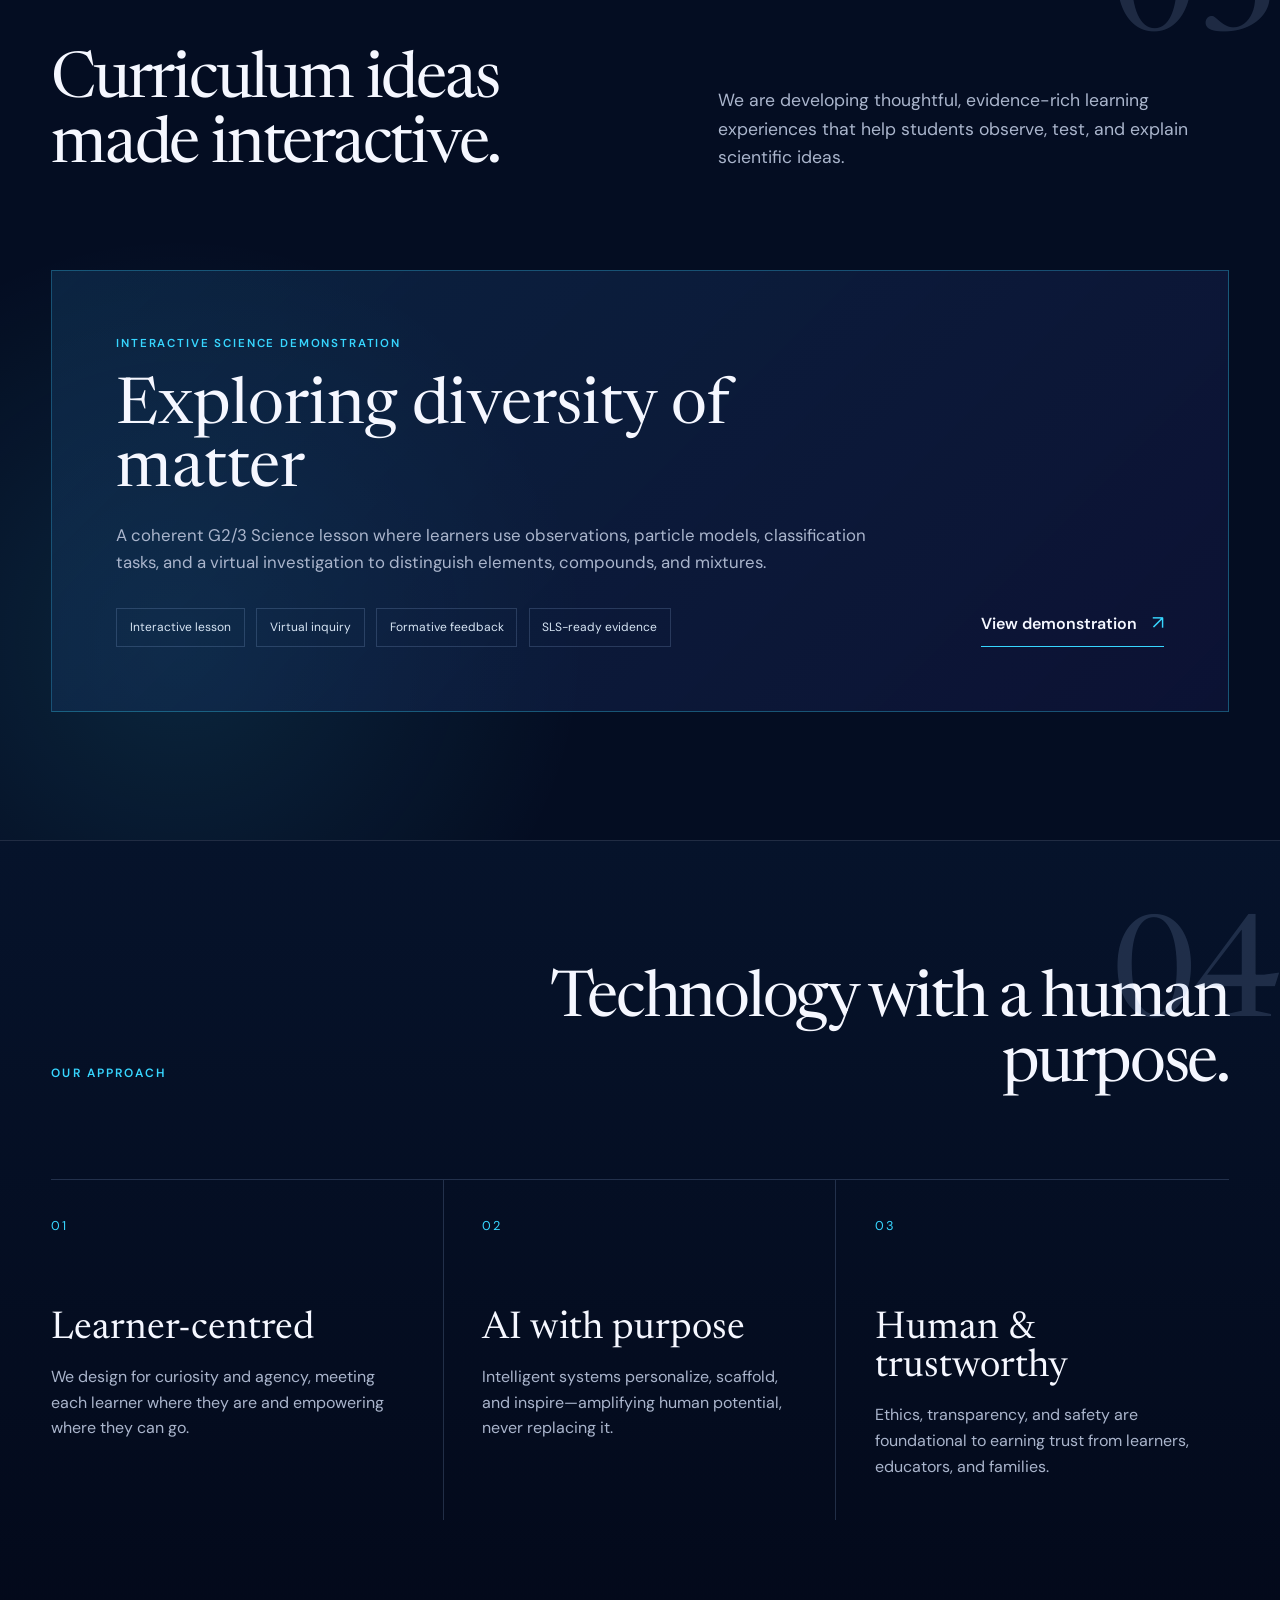
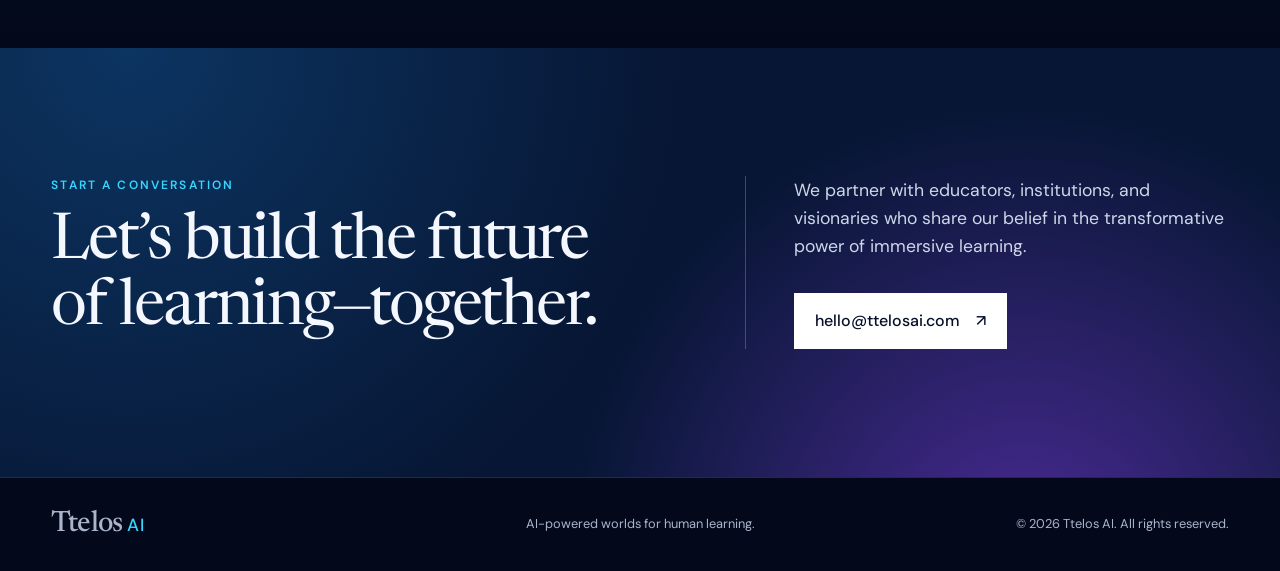
==== commit e5d4cb0a: "Add Ttelos AI copyright notices" ====
--- a/index.html
+++ b/index.html
@@ -16,6 +16,7 @@
 </head>
 <body>
   <a class="skip-link" href="#main">Skip to content</a>
+  <div class="brand-watermark" aria-hidden="true">Ttelos AI</div>
   <header class="site-header">
     <a class="brand" href="#top" aria-label="Ttelos AI home">Ttelos <span>AI</span></a>
     <button class="menu-button" type="button" aria-expanded="false" aria-controls="site-nav">
@@ -161,7 +162,7 @@
   <footer>
     <a class="brand" href="#top">Ttelos <span>AI</span></a>
     <p>AI-powered worlds for human learning.</p>
-    <p>© <span id="year"></span> Ttelos AI</p>
+    <p>© 2026 Ttelos AI. All rights reserved.</p>
   </footer>
   <script src="script.js"></script>
 </body>
--- a/styles.css
+++ b/styles.css
@@ -126,6 +126,7 @@
 footer { display: grid; grid-template-columns: 1fr 1fr 1fr; align-items: center; gap: 1rem; padding: 2rem 4%; border-top: 1px solid var(--line); color: var(--muted); font-size: .8rem; }
 footer p { margin: 0; text-align: center; }
 footer p:last-child { text-align: right; }
+.brand-watermark { position: fixed; right: 12px; bottom: 10px; z-index: 90; pointer-events: none; user-select: none; color: var(--cyan); opacity: .13; font-size: .72rem; font-weight: 600; letter-spacing: .14em; text-transform: uppercase; }
 
 .reveal { opacity: 1; transform: none; }
 @media (prefers-reduced-motion: reduce) { html { scroll-behavior: auto; } .reveal { opacity: 1; transform: none; transition: none; } }
